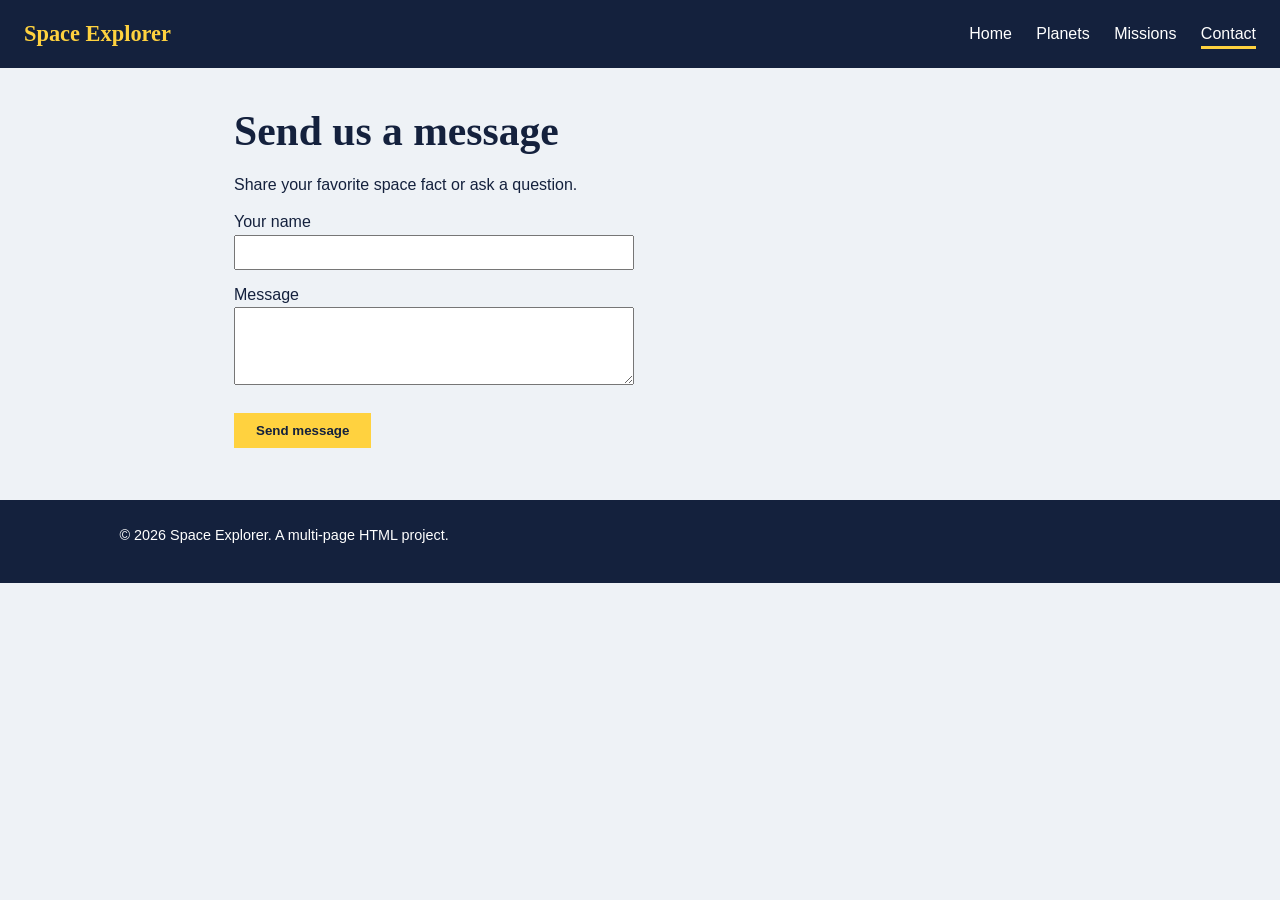
==== contact.html @ dc2b9fd6 "Add files via upload" ====
<!DOCTYPE html>
<html lang="en">
<head>
  <meta charset="UTF-8">
  <meta name="viewport" content="width=device-width, initial-scale=1">
  <title>Contact | Space Explorer</title>
  <link rel="stylesheet" href="style.css">
</head>
<body>
  <header>
    <span class="logo">Space Explorer</span>
    <nav>
      <a href="index.html">Home</a>
      <a href="planets.html">Planets</a>
      <a href="missions.html">Missions</a>
      <a href="contact.html" class="active">Contact</a>
    </nav>
  </header>

  <main>
    <h1>Send us a message</h1>
    <p>Share your favorite space fact or ask a question.</p>
    <p>
      <label for="name">Your name</label><br>
      <input id="name" type="text" style="padding:8px;width:100%;max-width:400px;">
    </p>
    <p>
      <label for="message">Message</label><br>
      <textarea id="message" rows="4" style="padding:8px;width:100%;max-width:400px;"></textarea>
    </p>
    <button class="button" id="send" style="border:0;cursor:pointer;">Send message</button>
    <p id="result"></p>
  </main>

  <footer>
    <p>&copy; 2026 Space Explorer. A multi-page HTML project.</p>
  </footer>

  <script>
    // Replace this with your hosted backend link later
    const BACKEND_URL = "http://127.0.0.1:5000";

    document.getElementById("send").addEventListener("click", async () => {
      const result = document.getElementById("result");
      try {
        const res = await fetch(BACKEND_URL + "/api/message", {
          method: "POST",
          headers: { "Content-Type": "application/json" },
          body: JSON.stringify({
            name: document.getElementById("name").value,
            message: document.getElementById("message").value
          })
        });
        const data = await res.json();
        result.textContent = data.status || data.error;
      } catch (e) {
        result.textContent = "Could not reach the server. Try again later.";
      }
    });
  </script>
</body>
</html>
---- style.css ----
:root {
  --bg: #eef2f6;
  --ink: #14213d;
  --teal: #0f766e;
  --yellow: #ffd23f;
  --white: #ffffff;
}
* { box-sizing: border-box; margin: 0; padding: 0; }
body {
  font-family: "Trebuchet MS", Verdana, sans-serif;
  background: var(--bg);
  color: var(--ink);
  line-height: 1.6;
}
header {
  background: var(--ink);
  padding: 16px 24px;
  display: flex;
  flex-wrap: wrap;
  justify-content: space-between;
  align-items: center;
  gap: 12px;
}
.logo { color: var(--yellow); font-family: Georgia, serif; font-size: 1.4rem; font-weight: bold; }
nav a {
  color: var(--white);
  text-decoration: none;
  margin-left: 20px;
  padding-bottom: 4px;
}
nav a:hover, nav a:focus { border-bottom: 3px solid var(--yellow); }
nav a.active { border-bottom: 3px solid var(--yellow); }
main { max-width: 860px; margin: 0 auto; padding: 40px 24px; }
h1 { font-family: Georgia, serif; font-size: 2.6rem; line-height: 1.15; margin-bottom: 16px; }
h2 { font-family: Georgia, serif; font-size: 1.5rem; margin: 32px 0 12px; }
p { max-width: 65ch; margin-bottom: 12px; }
.hero { background: var(--white); border-left: 8px solid var(--teal); padding: 32px; }
.button {
  display: inline-block;
  background: var(--yellow);
  color: var(--ink);
  padding: 10px 22px;
  text-decoration: none;
  font-weight: bold;
  margin-top: 8px;
}
.button:hover, .button:focus { background: var(--teal); color: var(--white); }
.projects { display: grid; grid-template-columns: repeat(auto-fit, minmax(220px, 1fr)); gap: 16px; }
.project { background: var(--white); padding: 20px; border-top: 4px solid var(--teal); }
.project h3 { margin-bottom: 6px; }
table { border-collapse: collapse; width: 100%; background: var(--white); }
th, td { text-align: left; padding: 10px 14px; border-bottom: 1px solid var(--bg); }
th { background: var(--teal); color: var(--white); }
ul { margin-left: 22px; }
footer { text-align: center; padding: 24px; background: var(--ink); color: var(--white); font-size: 0.9rem; }
a:focus-visible { outline: 3px solid var(--yellow); outline-offset: 2px; }
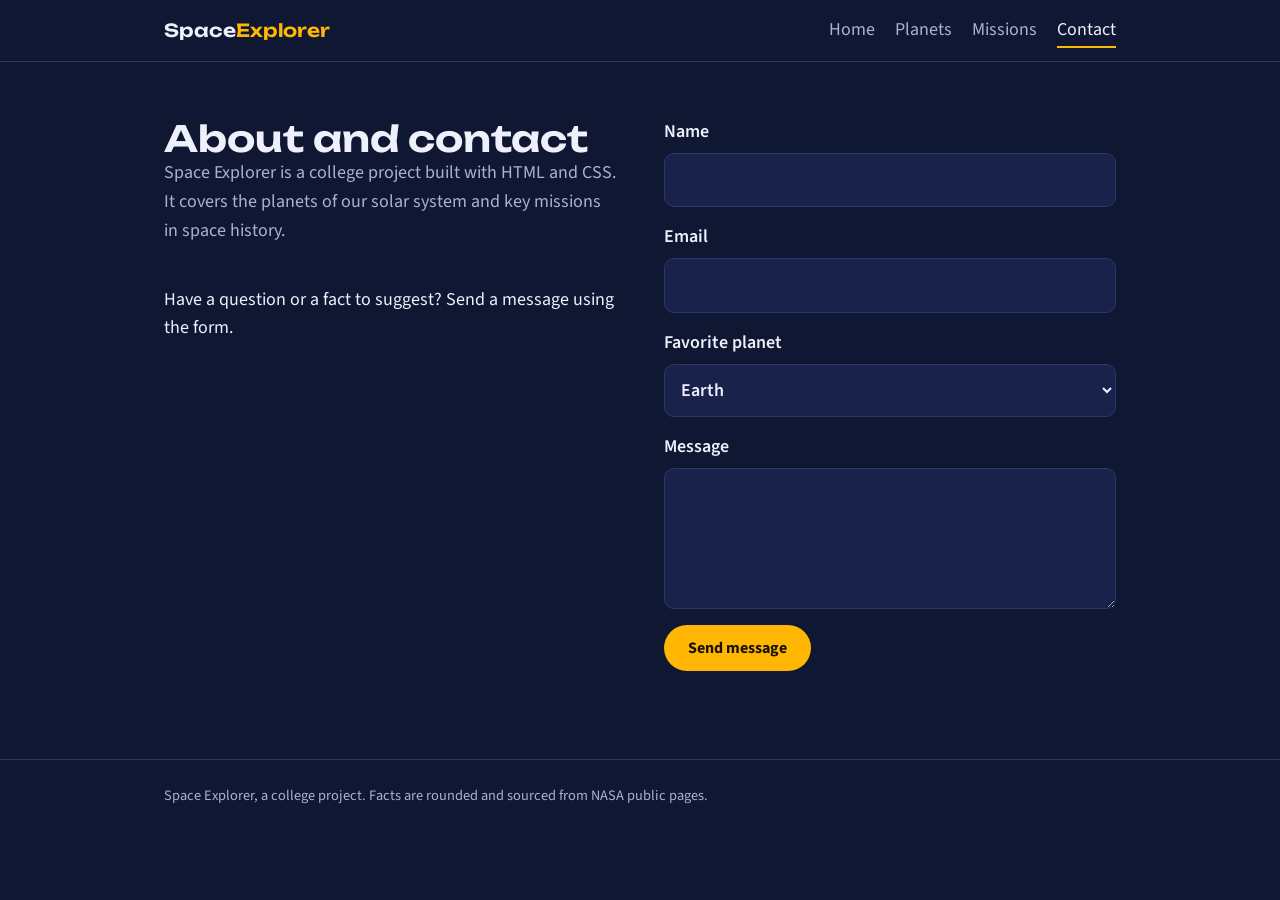
==== commit 7e1bd06a: "Add files via upload" ====
--- a/contact.html
+++ b/contact.html
@@ -1,62 +1,18 @@
 <!DOCTYPE html>
-<html lang="en">
-<head>
-  <meta charset="UTF-8">
-  <meta name="viewport" content="width=device-width, initial-scale=1">
-  <title>Contact | Space Explorer</title>
-  <link rel="stylesheet" href="style.css">
-</head>
-<body>
-  <header>
-    <span class="logo">Space Explorer</span>
-    <nav>
-      <a href="index.html">Home</a>
-      <a href="planets.html">Planets</a>
-      <a href="missions.html">Missions</a>
-      <a href="contact.html" class="active">Contact</a>
-    </nav>
-  </header>
-
-  <main>
-    <h1>Send us a message</h1>
-    <p>Share your favorite space fact or ask a question.</p>
-    <p>
-      <label for="name">Your name</label><br>
-      <input id="name" type="text" style="padding:8px;width:100%;max-width:400px;">
-    </p>
-    <p>
-      <label for="message">Message</label><br>
-      <textarea id="message" rows="4" style="padding:8px;width:100%;max-width:400px;"></textarea>
-    </p>
-    <button class="button" id="send" style="border:0;cursor:pointer;">Send message</button>
-    <p id="result"></p>
-  </main>
-
-  <footer>
-    <p>&copy; 2026 Space Explorer. A multi-page HTML project.</p>
-  </footer>
-
-  <script>
-    // Replace this with your hosted backend link later
-    const BACKEND_URL = "http://127.0.0.1:5000";
-
-    document.getElementById("send").addEventListener("click", async () => {
-      const result = document.getElementById("result");
-      try {
-        const res = await fetch(BACKEND_URL + "/api/message", {
-          method: "POST",
-          headers: { "Content-Type": "application/json" },
-          body: JSON.stringify({
-            name: document.getElementById("name").value,
-            message: document.getElementById("message").value
-          })
-        });
-        const data = await res.json();
-        result.textContent = data.status || data.error;
-      } catch (e) {
-        result.textContent = "Could not reach the server. Try again later.";
-      }
-    });
-  </script>
-</body>
-</html>
+<html lang="en"><head><meta charset="utf-8"><meta name="viewport" content="width=device-width, initial-scale=1">
+<title>Contact | Space Explorer</title>
+<link rel="preconnect" href="https://fonts.googleapis.com">
+<link href="https://fonts.googleapis.com/css2?family=Source+Sans+3:wght@400;600;700&family=Unbounded:wght@500;600&display=swap" rel="stylesheet">
+<link rel="stylesheet" href="style.css"></head><body>
+<header><div class="wrap"><a class="logo" href="index.html">Space<span>Explorer</span></a>
+<nav><a href="index.html">Home</a><a href="planets.html">Planets</a><a href="missions.html">Missions</a><a href="contact.html" class="active">Contact</a></nav></div></header>
+<main class="page"><div class="wrap cols"><div><h1>About and contact</h1>
+<p class="lead">Space Explorer is a college project built with HTML and CSS. It covers the planets of our solar system and key missions in space history.</p>
+<p>Have a question or a fact to suggest? Send a message using the form.</p></div>
+<form id="f"><label>Name<input name="name" required></label>
+<label>Email<input type="email" name="email" required></label>
+<label>Favorite planet<select name="planet"><option>Mercury</option><option>Venus</option><option selected>Earth</option><option>Mars</option><option>Jupiter</option><option>Saturn</option><option>Uranus</option><option>Neptune</option></select></label>
+<label>Message<textarea name="m" rows="4" required></textarea></label>
+<button class="btn" type="submit">Send message</button><p id="msg" role="status"></p></form></div></main>
+<script>document.getElementById("f").addEventListener("submit",function(e){e.preventDefault();document.getElementById("msg").textContent="Thanks, "+this.name.value+". Your message was sent.";this.reset()})</script>
+<footer><div class="wrap">Space Explorer, a college project. Facts are rounded and sourced from NASA public pages.</div></footer></body></html>
--- a/style.css
+++ b/style.css
@@ -1,56 +1,55 @@
-:root {
-  --bg: #eef2f6;
-  --ink: #14213d;
-  --teal: #0f766e;
-  --yellow: #ffd23f;
-  --white: #ffffff;
-}
-* { box-sizing: border-box; margin: 0; padding: 0; }
-body {
-  font-family: "Trebuchet MS", Verdana, sans-serif;
-  background: var(--bg);
-  color: var(--ink);
-  line-height: 1.6;
-}
-header {
-  background: var(--ink);
-  padding: 16px 24px;
-  display: flex;
-  flex-wrap: wrap;
-  justify-content: space-between;
-  align-items: center;
-  gap: 12px;
-}
-.logo { color: var(--yellow); font-family: Georgia, serif; font-size: 1.4rem; font-weight: bold; }
-nav a {
-  color: var(--white);
-  text-decoration: none;
-  margin-left: 20px;
-  padding-bottom: 4px;
-}
-nav a:hover, nav a:focus { border-bottom: 3px solid var(--yellow); }
-nav a.active { border-bottom: 3px solid var(--yellow); }
-main { max-width: 860px; margin: 0 auto; padding: 40px 24px; }
-h1 { font-family: Georgia, serif; font-size: 2.6rem; line-height: 1.15; margin-bottom: 16px; }
-h2 { font-family: Georgia, serif; font-size: 1.5rem; margin: 32px 0 12px; }
-p { max-width: 65ch; margin-bottom: 12px; }
-.hero { background: var(--white); border-left: 8px solid var(--teal); padding: 32px; }
-.button {
-  display: inline-block;
-  background: var(--yellow);
-  color: var(--ink);
-  padding: 10px 22px;
-  text-decoration: none;
-  font-weight: bold;
-  margin-top: 8px;
-}
-.button:hover, .button:focus { background: var(--teal); color: var(--white); }
-.projects { display: grid; grid-template-columns: repeat(auto-fit, minmax(220px, 1fr)); gap: 16px; }
-.project { background: var(--white); padding: 20px; border-top: 4px solid var(--teal); }
-.project h3 { margin-bottom: 6px; }
-table { border-collapse: collapse; width: 100%; background: var(--white); }
-th, td { text-align: left; padding: 10px 14px; border-bottom: 1px solid var(--bg); }
-th { background: var(--teal); color: var(--white); }
-ul { margin-left: 22px; }
-footer { text-align: center; padding: 24px; background: var(--ink); color: var(--white); font-size: 0.9rem; }
-a:focus-visible { outline: 3px solid var(--yellow); outline-offset: 2px; }
+:root{--bg:#0f1733;--surface:#18224a;--line:#2b3868;--text:#eef0fb;--muted:#a9b2d6;--sun:#ffb703;--ice:#7bdff2}
+*{box-sizing:border-box;margin:0}
+html{scroll-behavior:smooth}
+body{background:var(--bg);color:var(--text);font-family:"Source Sans 3",system-ui,sans-serif;font-size:18px;line-height:1.6}
+h1,h2,h3{font-family:"Unbounded","Trebuchet MS",sans-serif;line-height:1.15;font-weight:600}
+a{color:var(--ice)}
+:focus-visible{outline:3px solid var(--sun);outline-offset:3px}
+.wrap{max-width:1000px;margin:0 auto;padding:0 24px}
+header{border-bottom:1px solid var(--line)}
+header .wrap{display:flex;justify-content:space-between;align-items:center;flex-wrap:wrap;gap:12px;padding-top:16px;padding-bottom:16px}
+.logo{font-family:"Unbounded",sans-serif;font-weight:600;color:var(--text);text-decoration:none}
+.logo span{color:var(--sun)}
+nav a{color:var(--muted);text-decoration:none;margin-left:20px;padding-bottom:4px}
+nav a:hover{color:var(--text)}
+nav a.active{color:var(--text);border-bottom:2px solid var(--sun)}
+.hero{display:grid;grid-template-columns:1.1fr 1fr;gap:40px;align-items:center;padding:64px 0}
+.hero h1{font-size:clamp(2rem,5vw,3.2rem);margin-bottom:20px}
+.hero p{color:var(--muted);max-width:46ch;margin-bottom:28px}
+.btn{display:inline-block;background:var(--sun);color:#1a1300;font-weight:700;padding:12px 24px;border-radius:999px;text-decoration:none;border:0;font-size:1rem;font-family:inherit;cursor:pointer}
+.btn:hover{background:#ffc83d}
+.btn.ghost{background:none;color:var(--text);border:1.5px solid var(--line);margin-left:8px}
+.orbit{position:relative;width:min(380px,90vw);aspect-ratio:1;margin:auto}
+.sun{position:absolute;inset:41%;border-radius:50%;background:radial-gradient(circle at 35% 35%,#fff3b0,var(--sun) 55%,#e07a00);box-shadow:0 0 50px 10px rgba(255,183,3,.45)}
+.ring{position:absolute;border:1px dashed var(--line);border-radius:50%;animation:spin linear infinite}
+.ring i{position:absolute;top:-8px;left:calc(50% - 8px);width:16px;height:16px;border-radius:50%}
+.r1{inset:25%;animation-duration:8s}.r1 i{background:#c9a27a}
+.r2{inset:12%;animation-duration:16s}.r2 i{background:var(--ice);width:20px;height:20px;top:-10px}
+.r3{inset:0;animation-duration:30s}.r3 i{background:#e8613c;width:14px;height:14px}
+@keyframes spin{to{transform:rotate(360deg)}}
+@media (prefers-reduced-motion:reduce){.ring{animation:none}}
+.facts{display:grid;grid-template-columns:repeat(3,1fr);gap:20px;padding-bottom:64px}
+.facts div{border-top:2px solid var(--sun);padding-top:14px}
+.facts strong{display:block;font-family:"Unbounded",sans-serif;font-size:1.5rem}
+.facts span{color:var(--muted)}
+main.page{padding:56px 0 72px}
+main.page>.wrap>h1{font-size:clamp(1.8rem,4vw,2.6rem);margin-bottom:12px}
+.lead{color:var(--muted);max-width:60ch;margin-bottom:40px}
+.grid{display:grid;grid-template-columns:repeat(auto-fill,minmax(220px,1fr));gap:18px}
+.planet{background:var(--surface);border-radius:16px;padding:22px}
+.ball{width:64px;height:64px;border-radius:50%;margin-bottom:16px;background:radial-gradient(circle at 32% 30%,#fff8,var(--c) 45%,#0006)}
+.planet h3{font-size:1.1rem;margin-bottom:8px}
+.planet dl{color:var(--muted);font-size:.95rem}
+.planet dt{float:left;clear:left;width:5.2em;color:var(--text)}
+.timeline{list-style:none;padding:0;border-left:2px solid var(--line);margin-left:8px}
+.timeline li{position:relative;padding:0 0 32px 28px}
+.timeline li::before{content:"";position:absolute;left:-8px;top:8px;width:14px;height:14px;border-radius:50%;background:var(--sun)}
+.timeline b{font-family:"Unbounded",sans-serif;color:var(--sun)}
+.timeline h3{font-size:1.1rem;margin:2px 0 4px}
+.timeline p{color:var(--muted);max-width:60ch}
+.cols{display:grid;grid-template-columns:1fr 1fr;gap:48px}
+form label{display:block;margin-bottom:16px;font-weight:600}
+input,select,textarea{display:block;width:100%;margin-top:6px;padding:12px;background:var(--surface);color:var(--text);border:1px solid var(--line);border-radius:10px;font:inherit}
+#msg{margin-top:16px;color:var(--ice)}
+footer{border-top:1px solid var(--line);color:var(--muted);padding:24px 0;font-size:.9rem}
+@media (max-width:760px){.hero,.cols{grid-template-columns:1fr}.facts{grid-template-columns:1fr}nav a{margin:0 16px 0 0}}
